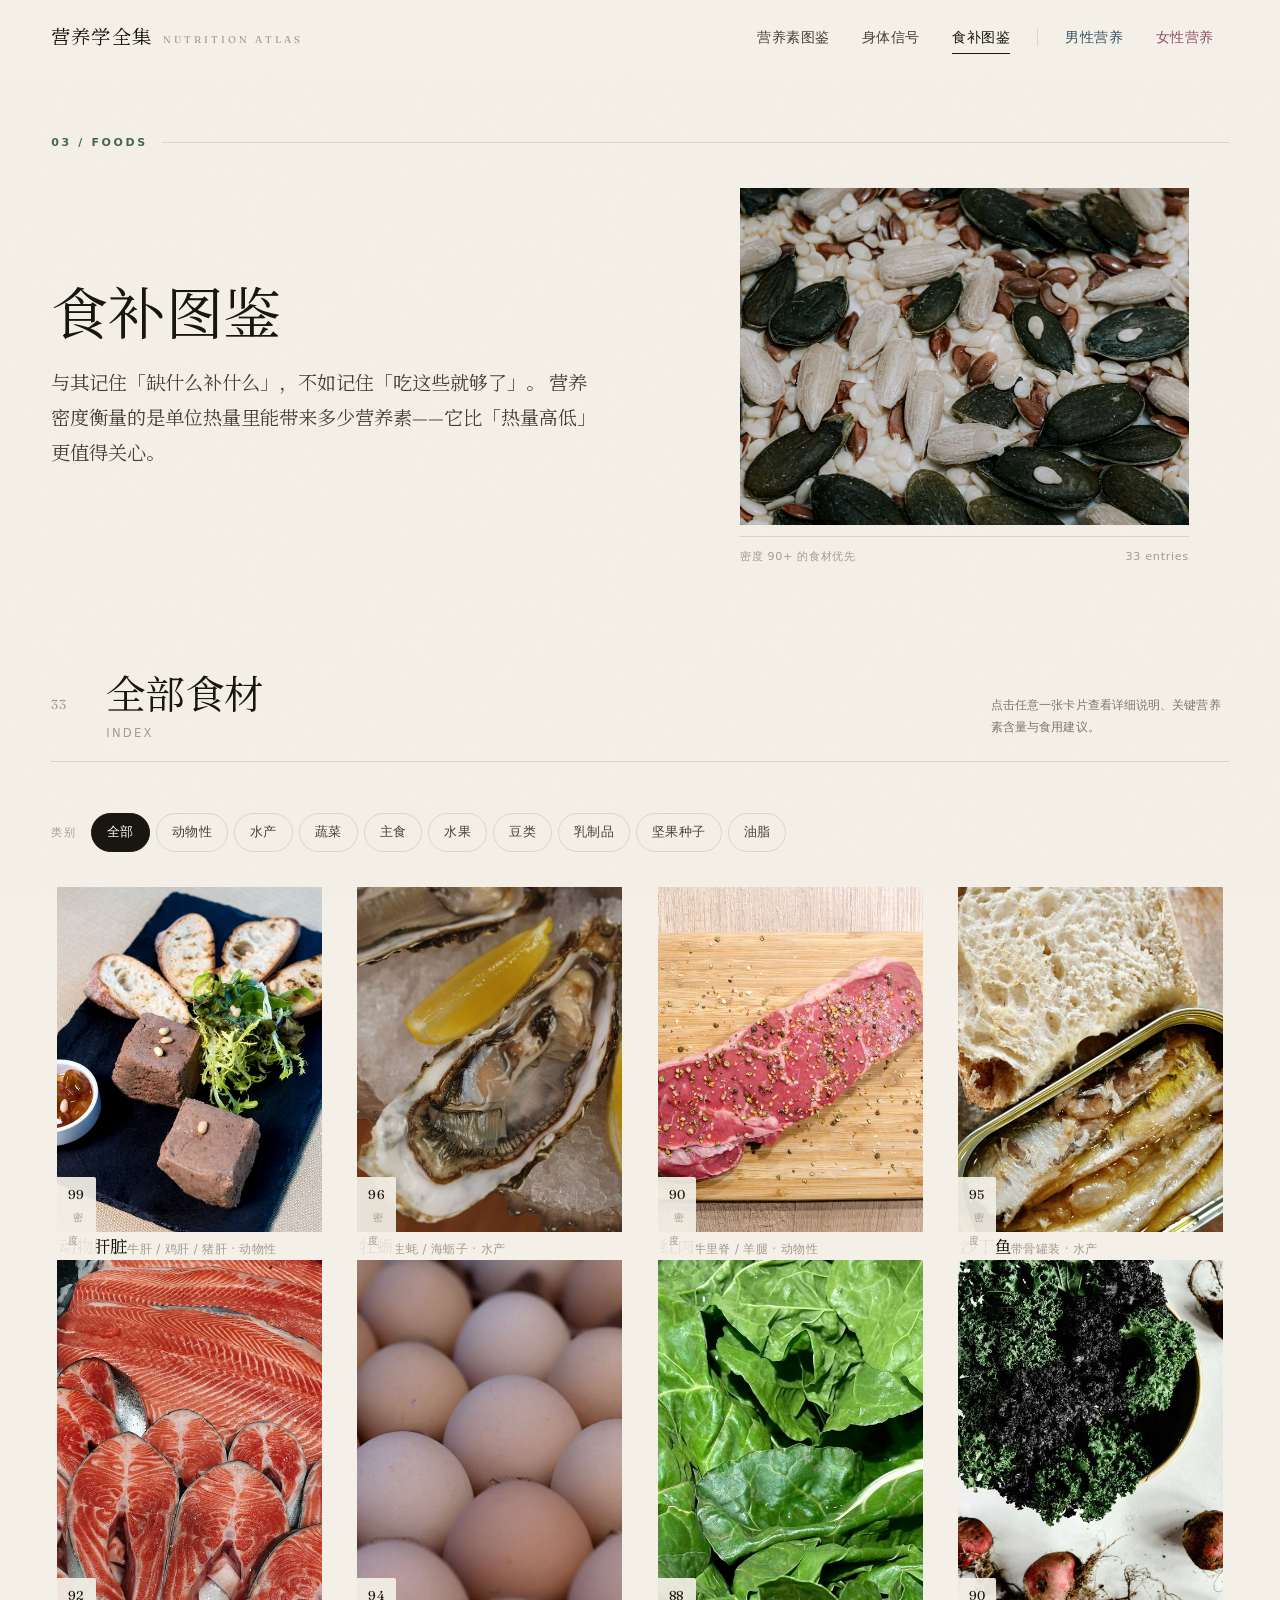
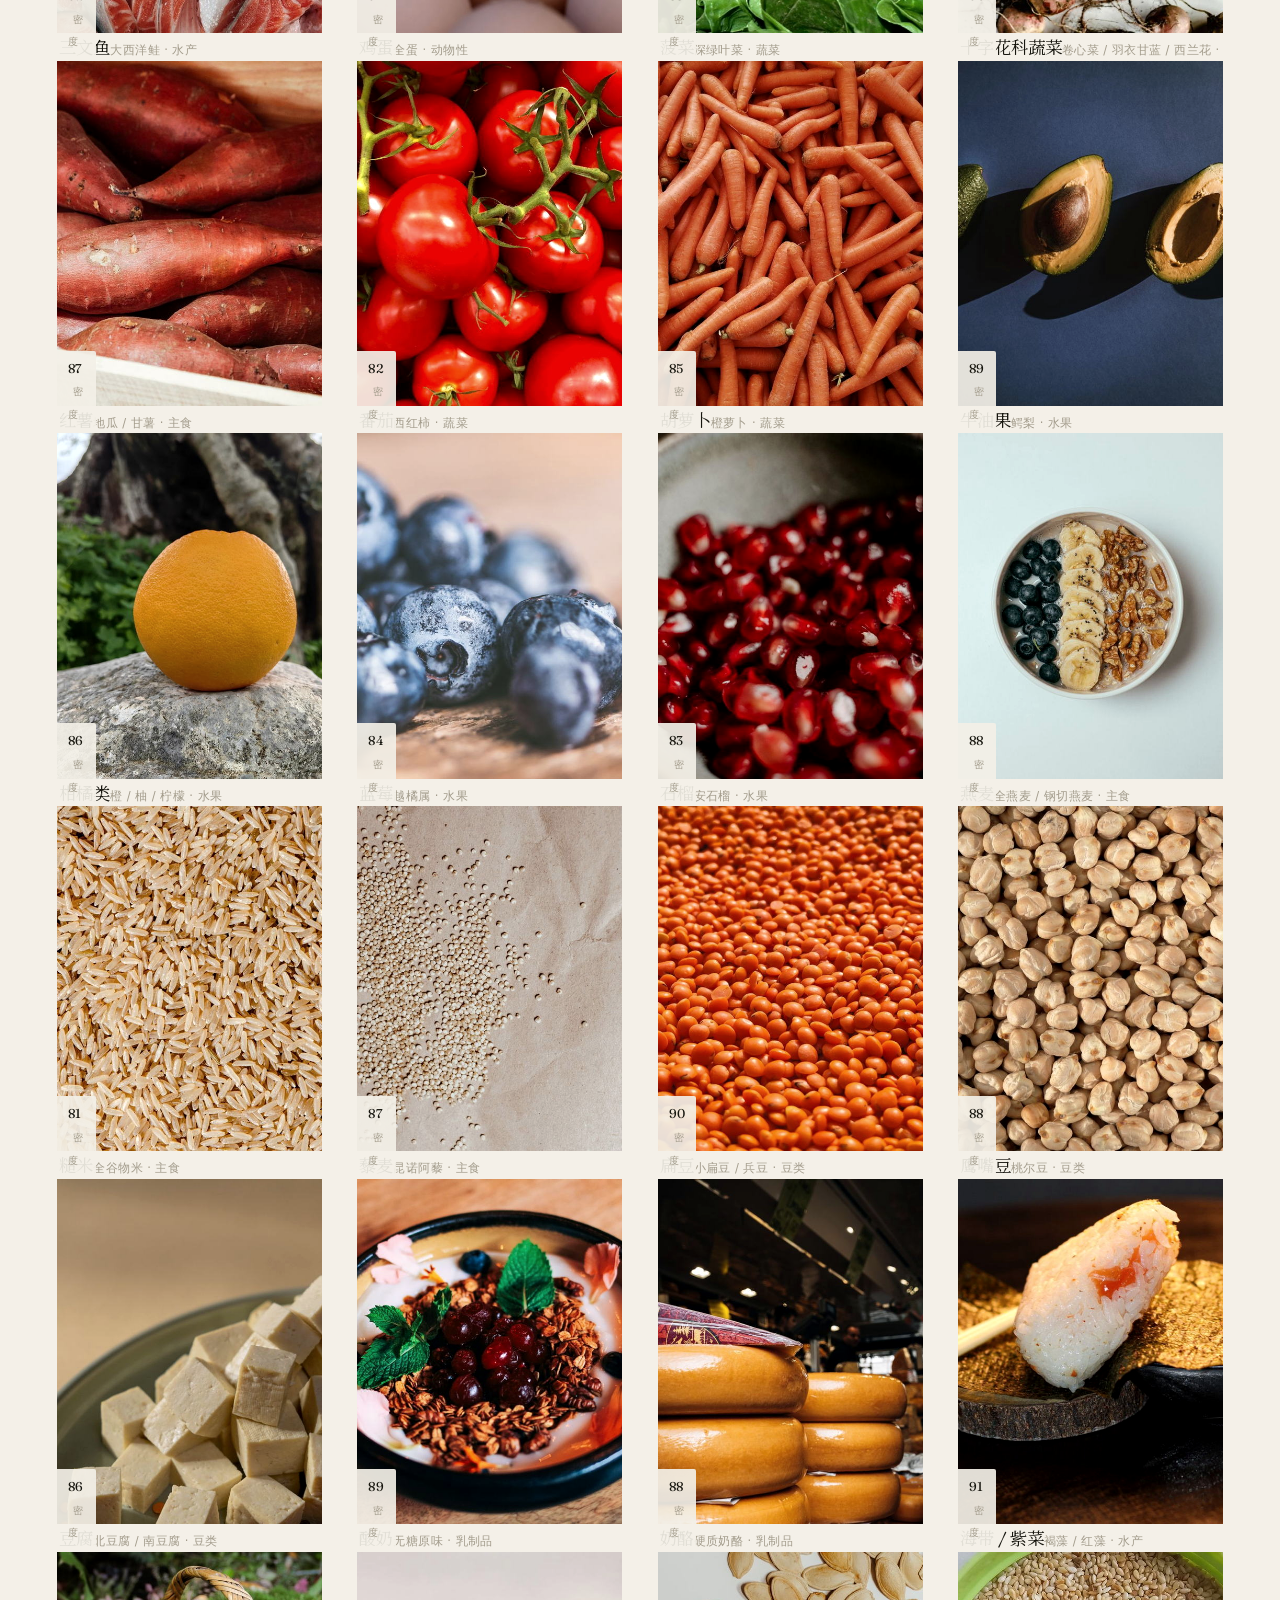
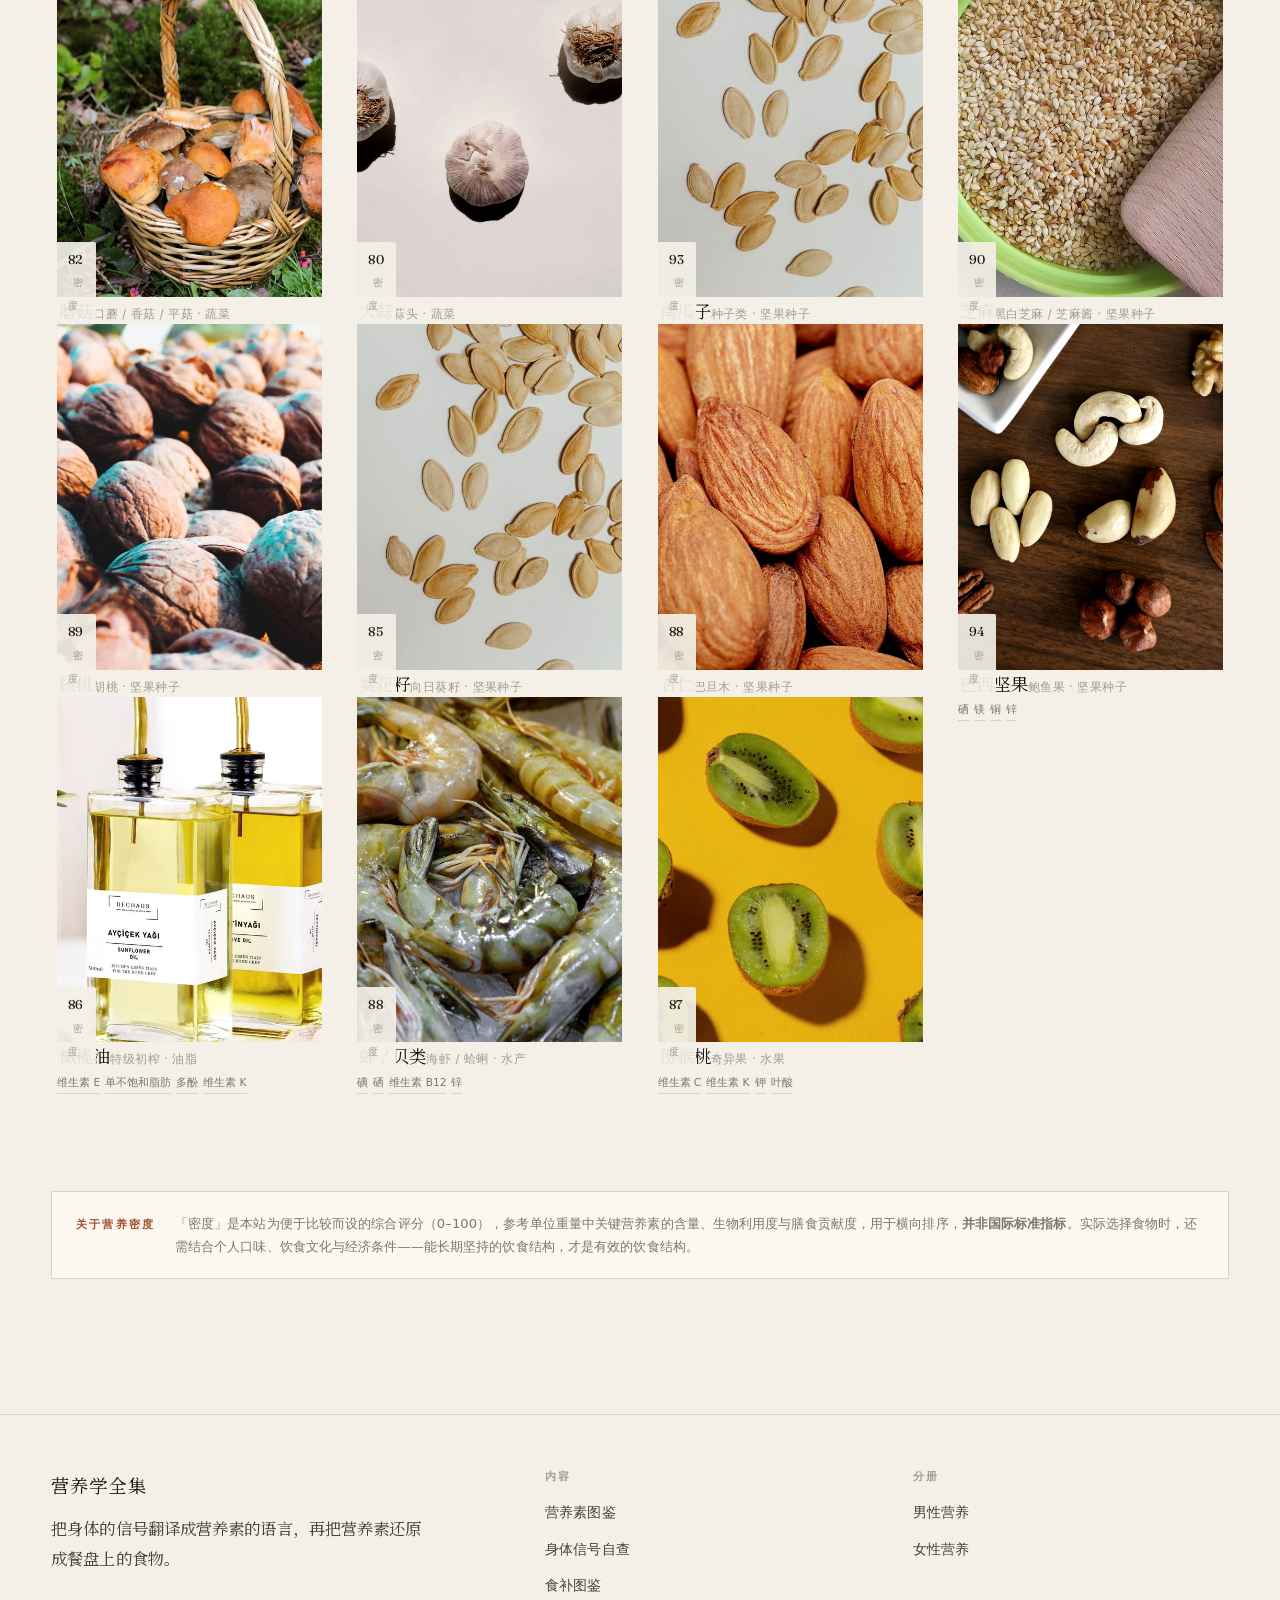
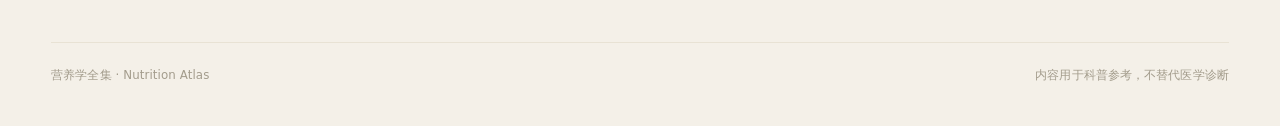
==== foods.html @ be42e053 "营养学全集 · Nutrition Atlas 静态营养学科普站点：营养素图鉴（13 矿物质 + 10 维生素）、36 类症状自查、 33 种高营养密度食材、男性与女性两套专项内容。 编辑级排印版式，" ====
<!DOCTYPE html>
<html lang="zh-CN">
<head>
<meta charset="UTF-8">
<meta name="viewport" content="width=device-width, initial-scale=1">
<title>食补图鉴 · 营养学全集</title>
<meta name="description" content="33 种高营养密度食材：动物肝脏、牡蛎、沙丁鱼、菠菜、南瓜子、巴西坚果……标注关键营养素与实际含量。">
<link rel="stylesheet" href="css/main.css">
</head>
<body data-page="foods">

<header class="masthead">
  <div class="wrap masthead__in">
    <a class="brand" href="index.html">
      <span class="brand__cn">营养学全集</span>
      <span class="brand__en">Nutrition Atlas</span>
    </a>
    <nav class="nav">
      <a href="nutrients.html">营养素图鉴</a>
      <a href="symptoms.html">身体信号</a>
      <a href="foods.html" aria-current="page">食补图鉴</a>
      <span class="nav__sep"></span>
      <a href="male.html" data-sex="male">男性营养</a>
      <a href="female.html" data-sex="female">女性营养</a>
    </nav>
    <button class="burger" aria-label="菜单" aria-expanded="false"><span></span><span></span></button>
  </div>
</header>
<div class="drawer">
  <a href="nutrients.html">营养素图鉴 <i>01</i></a>
  <a href="symptoms.html">身体信号自查 <i>02</i></a>
  <a href="foods.html">食补图鉴 <i>03</i></a>
  <a href="male.html">男性营养 <i>04</i></a>
  <a href="female.html">女性营养 <i>05</i></a>
</div>

<section class="sec sec--tight" style="padding-bottom:0">
  <div class="wrap">
    <div class="eyebrow rv"><span class="kicker kicker--green">03 / Foods</span></div>
    <div class="hero__grid" style="align-items:center">
      <div>
        <h1 style="font-size:clamp(2.2rem,4.6vw,3.6rem);line-height:1.08;margin-bottom:20px" class="rv" data-d="1">
          食补图鉴
        </h1>
        <p class="lead rv" data-d="2" style="max-width:46ch">
          与其记住「缺什么补什么」，不如记住「吃这些就够了」。
          营养密度衡量的是单位热量里能带来多少营养素——它比「热量高低」更值得关心。
        </p>
      </div>
      <figure class="hero__figure hero__figure--wide rv" data-d="2">
        <img src="img/hero-foods.jpg" alt="高营养密度食材" width="1600" height="900">
        <figcaption><span>密度 90+ 的食材优先</span><span>33 entries</span></figcaption>
      </figure>
    </div>
  </div>
</section>

<section class="sec">
  <div class="wrap">
    <div class="sec__head rv">
      <span class="sec__no num">33</span>
      <h2 class="sec__title">全部食材<small>Index</small></h2>
      <p class="sec__aside">点击任意一张卡片查看详细说明、关键营养素含量与食用建议。</p>
    </div>
    <div class="filters rv" id="ffilters"></div>
    <div class="fgrid" id="fgrid" style="margin-top:34px"></div>
  </div>
</section>

<section class="sec sec--tight">
  <div class="wrap">
    <div class="disclaim rv">
      <b>关于营养密度</b>
      <p>「密度」是本站为便于比较而设的综合评分（0–100），参考单位重量中关键营养素的含量、生物利用度与膳食贡献度，用于横向排序，<strong>并非国际标准指标</strong>。实际选择食物时，还需结合个人口味、饮食文化与经济条件——能长期坚持的饮食结构，才是有效的饮食结构。</p>
    </div>
  </div>
</section>

<footer class="foot">
  <div class="wrap">
    <div class="foot__grid">
      <div class="foot__brand">
        <span style="font-family:var(--serif);font-size:1.15rem;letter-spacing:.06em">营养学全集</span>
        <p>把身体的信号翻译成营养素的语言，再把营养素还原成餐盘上的食物。</p>
      </div>
      <div>
        <h4>内容</h4>
        <ul>
          <li><a href="nutrients.html">营养素图鉴</a></li>
          <li><a href="symptoms.html">身体信号自查</a></li>
          <li><a href="foods.html">食补图鉴</a></li>
        </ul>
      </div>
      <div>
        <h4>分册</h4>
        <ul>
          <li><a href="male.html">男性营养</a></li>
          <li><a href="female.html">女性营养</a></li>
        </ul>
      </div>
    </div>
    <div class="foot__base">
      <span>营养学全集 · Nutrition Atlas</span>
      <span>内容用于科普参考，不替代医学诊断</span>
    </div>
  </div>
</footer>

<!-- 食物详情抽屉 -->
<div class="sheet" id="sheet" aria-hidden="true">
  <div class="sheet__veil"></div>
  <aside class="sheet__panel" id="sheetPanel">
    <button class="sheet__close">关闭 &nbsp;×</button>
    <img class="sheet__img" id="sheetImg" alt="">
    <div class="sheet__bd">
      <h3 id="sheetName"></h3>
      <div class="sheet__sub" id="sheetSub"></div>
      <div class="sheet__data num" id="sheetData"></div>
      <p class="sheet__p" id="sheetDesc"></p>
      <div class="blk">
        <div class="blk__h">关键营养素</div>
        <div style="display:flex;gap:7px;flex-wrap:wrap" id="sheetNt"></div>
      </div>
      <div class="quote" id="sheetTip"></div>
    </div>
  </aside>
</div>

<script src="js/data-core.js"></script>
<script src="js/data-gender.js"></script>
<script src="js/app.js"></script>
</body>
</html>
---- css/main.css ----
/* =========================================================================
   营养学全集 · Nutrition Atlas
   设计语言：Editorial Clinical —— 印刷刊物式的排印秩序
   原则：hairline 结构 / 无阴影 / 无 emoji / 低饱和暖纸底 / 强字号对比
   ========================================================================= */

/* ---------- 字体：本地自托管，避免外链依赖 ---------- */
@font-face {
  font-family: 'Fraunces';
  src: url('../fonts/fraunces.woff2') format('woff2');
  font-weight: 100 900;
  font-style: normal;
  font-display: swap;
}
@font-face {
  font-family: 'AtlasSerif';
  src: url('../fonts/atlas-serif.woff2') format('woff2');
  font-weight: 400;
  font-style: normal;
  font-display: swap;
}

:root {
  /* 纸与墨 */
  --paper:      #F4F0E8;
  --paper-2:    #FBF8F2;
  --paper-3:    #EAE4D8;
  --paper-4:    #E0D9C9;
  --ink:        #17160F;
  --ink-2:      #45413A;
  --ink-3:      #7D7768;
  --ink-4:      #A39C8C;
  --rule:       #DCD4C3;
  --rule-2:     #E8E2D4;

  /* 主色 */
  --green:      #2B4A37;
  --green-2:    #47664F;
  --green-3:    #6E8A74;
  --green-wash: #E6EDE5;
  --clay:       #A44F2E;
  --clay-2:     #C0704C;
  --clay-wash:  #F3E5DC;
  --gold:       #9C7A36;
  --gold-wash:  #F1EAD8;

  /* 分区色 */
  --male:       #33556A;
  --male-wash:  #E2EAEF;
  --female:     #8E5266;
  --female-wash:#F2E5EA;

  /* 严重度 */
  --lv3: #A44F2E;
  --lv2: #B98A4A;
  --lv1: #9DA898;

  /* 排印 */
  --serif: 'Fraunces', 'AtlasSerif', 'Source Han Serif SC', 'Noto Serif SC',
           'Songti SC', 'STSong', 'SimSun', Georgia, serif;
  --sans:  'PingFang SC', 'HarmonyOS Sans SC', 'Microsoft YaHei UI', 'Microsoft YaHei',
           'Noto Sans SC', -apple-system, BlinkMacSystemFont, 'Segoe UI', system-ui, sans-serif;

  --w: 1320px;
  --gut: clamp(20px, 4vw, 56px);
  --ease: cubic-bezier(.22, .61, .36, 1);
}

/* ---------- 复位 ---------- */
*, *::before, *::after { box-sizing: border-box; }
html { -webkit-text-size-adjust: 100%; scroll-behavior: smooth; }
@media (prefers-reduced-motion: reduce) {
  html { scroll-behavior: auto; }
  *, *::before, *::after { animation-duration: .001ms !important; transition-duration: .001ms !important; }
}
body {
  margin: 0;
  background: var(--paper);
  color: var(--ink);
  font-family: var(--sans);
  font-size: 16px;
  line-height: 1.78;
  letter-spacing: .006em;
  -webkit-font-smoothing: antialiased;
  text-rendering: optimizeLegibility;
  overflow-x: hidden;
}
/* 纸纹：极轻的颗粒，压掉屏幕的塑料感 */
body::before {
  content: ''; position: fixed; inset: 0; z-index: 0; pointer-events: none; opacity: .5;
  background-image: url("data:image/svg+xml,%3Csvg xmlns='http://www.w3.org/2000/svg' width='180' height='180'%3E%3Cfilter id='n'%3E%3CfeTurbulence type='fractalNoise' baseFrequency='.82' numOctaves='3' stitchTiles='stitch'/%3E%3CfeColorMatrix type='saturate' values='0'/%3E%3C/filter%3E%3Crect width='180' height='180' filter='url(%23n)' opacity='.045'/%3E%3C/svg%3E");
}
body > * { position: relative; z-index: 1; }

/* height:auto 让 CSS aspect-ratio 生效（否则 <img height> 属性会锁定高度） */
img { max-width: 100%; height: auto; display: block; }
a { color: inherit; text-decoration: none; }
button { font: inherit; color: inherit; background: none; border: 0; cursor: pointer; }
input { font: inherit; }
::selection { background: var(--green); color: var(--paper-2); }

/* ---------- 排版基元 ---------- */
h1, h2, h3, h4 { margin: 0; font-weight: 400; font-family: var(--serif); line-height: 1.16; letter-spacing: -.012em; }
p { margin: 0; }
.serif { font-family: var(--serif); }

.kicker {
  font-family: var(--sans); font-size: .688rem; font-weight: 600;
  letter-spacing: .24em; text-transform: uppercase; color: var(--ink-3);
}
.kicker--clay { color: var(--clay); }
.kicker--green { color: var(--green-2); }
.num {
  font-family: 'Fraunces', var(--serif); font-variant-numeric: tabular-nums lining-nums;
  font-weight: 400; letter-spacing: -.02em;
}
.lead {
  font-family: var(--serif); font-size: clamp(1.02rem, 1.5vw, 1.2rem);
  line-height: 1.82; color: var(--ink-2); letter-spacing: 0;
  text-wrap: pretty;
}
.muted { color: var(--ink-3); }
.tiny { font-size: .78rem; line-height: 1.7; color: var(--ink-3); }

/* ---------- 布局 ---------- */
.wrap { width: 100%; max-width: var(--w); margin: 0 auto; padding: 0 var(--gut); }
.wrap--narrow { max-width: 940px; }
.rule { height: 1px; background: var(--rule); border: 0; margin: 0; }
.rule--soft { background: var(--rule-2); }

/* =========================================================================
   页头
   ========================================================================= */
.masthead {
  position: sticky; top: 0; z-index: 60;
  background: color-mix(in srgb, var(--paper) 88%, transparent);
  backdrop-filter: blur(14px) saturate(1.2);
  border-bottom: 1px solid transparent;
  transition: border-color .4s var(--ease), background .4s var(--ease);
}
.masthead.is-stuck { border-bottom-color: var(--rule); }
.masthead__in {
  display: flex; align-items: center; gap: 28px;
  height: 74px;
}
.brand { display: flex; align-items: baseline; gap: 11px; margin-right: auto; }
.brand__cn {
  font-family: var(--serif); font-size: 1.2rem; letter-spacing: .06em; color: var(--ink);
}
.brand__en {
  font-family: 'Fraunces', var(--serif); font-size: .62rem; letter-spacing: .3em;
  text-transform: uppercase; color: var(--ink-4); transform: translateY(-1px);
}
.nav { display: flex; align-items: center; gap: 2px; }
.nav a {
  position: relative; padding: 8px 15px; font-size: .875rem; color: var(--ink-2);
  letter-spacing: .04em; transition: color .25s var(--ease);
}
.nav a::after {
  content: ''; position: absolute; left: 15px; right: 15px; bottom: 3px; height: 1px;
  background: var(--ink); transform: scaleX(0); transform-origin: left;
  transition: transform .38s var(--ease);
}
.nav a:hover { color: var(--ink); }
.nav a:hover::after, .nav a[aria-current='page']::after { transform: scaleX(1); }
.nav a[aria-current='page'] { color: var(--ink); }
.nav__sep { width: 1px; height: 17px; background: var(--rule); margin: 0 10px; }
.nav a[data-sex='male'] { color: var(--male); }
.nav a[data-sex='female'] { color: var(--female); }

.burger { display: none; width: 34px; height: 34px; position: relative; }
.burger span {
  position: absolute; left: 5px; right: 5px; height: 1.4px; background: var(--ink);
  transition: transform .3s var(--ease), opacity .2s;
}
.burger span:nth-child(1) { top: 12px; }
.burger span:nth-child(2) { top: 21px; }
.burger[aria-expanded='true'] span:nth-child(1) { transform: translateY(4.5px) rotate(45deg); }
.burger[aria-expanded='true'] span:nth-child(2) { transform: translateY(-4.5px) rotate(-45deg); }

.drawer {
  position: fixed; inset: 74px 0 auto; background: var(--paper-2);
  border-bottom: 1px solid var(--rule); padding: 12px var(--gut) 26px;
  transform: translateY(-12px); opacity: 0; pointer-events: none; z-index: 55;
  transition: opacity .28s var(--ease), transform .28s var(--ease);
}
.drawer.is-open { opacity: 1; transform: none; pointer-events: auto; }
.drawer a {
  display: flex; justify-content: space-between; align-items: baseline;
  padding: 14px 0; border-bottom: 1px solid var(--rule-2);
  font-family: var(--serif); font-size: 1.12rem;
}
.drawer a i { font-style: normal; font-size: .7rem; letter-spacing: .2em; color: var(--ink-4); font-family: 'Fraunces', serif; }

/* =========================================================================
   首页 Hero —— 左右不对称，不是居中大标题
   ========================================================================= */
.hero { padding: clamp(40px, 6vw, 84px) 0 clamp(36px, 5vw, 64px); }
.hero__grid {
  display: grid; grid-template-columns: minmax(0, 1.05fr) minmax(0, .95fr);
  gap: clamp(28px, 5vw, 76px); align-items: end;
}
.hero__meta { display: flex; gap: 26px; flex-wrap: wrap; margin-bottom: 26px; }
.hero__meta div { display: flex; flex-direction: column; gap: 3px; }
.hero__meta b { font-family: 'Fraunces', serif; font-size: 1.55rem; font-weight: 400; letter-spacing: -.02em; }
.hero__meta span { font-size: .68rem; letter-spacing: .16em; color: var(--ink-4); text-transform: uppercase; }
.hero h1 {
  font-size: clamp(2.7rem, 6.4vw, 5.4rem); line-height: 1.04; letter-spacing: -.028em;
  margin-bottom: 26px; text-wrap: balance;
}
.hero h1 em { font-style: normal; color: var(--green); }
.hero__lead { max-width: 40ch; margin-bottom: 30px; }
.hero__cta { display: flex; gap: 12px; flex-wrap: wrap; }
.hero__figure { position: relative; }
.hero__figure img {
  width: 100%; aspect-ratio: 4 / 5; object-fit: cover;
  filter: saturate(.9) contrast(1.03);
}
.hero__figure figcaption {
  display: flex; justify-content: space-between; gap: 16px; margin-top: 11px;
  padding-top: 10px; border-top: 1px solid var(--rule);
  font-size: .7rem; letter-spacing: .06em; color: var(--ink-4);
}
/* 内页 Hero 用横构图，避免与文字列形成大片空白 */
.hero__figure--wide img { aspect-ratio: 4 / 3; }
.hero__figure::after {
  content: ''; position: absolute; inset: 0 0 auto; height: 0;
}

/* 按钮：方角、hairline、无阴影 */
.btn {
  display: inline-flex; align-items: center; gap: 10px;
  padding: 13px 24px; border: 1px solid var(--ink);
  font-size: .82rem; letter-spacing: .1em; color: var(--ink);
  transition: background .3s var(--ease), color .3s var(--ease), border-color .3s var(--ease);
}
.btn:hover { background: var(--ink); color: var(--paper-2); }
.btn--ghost { border-color: var(--rule); color: var(--ink-2); }
.btn--ghost:hover { background: transparent; border-color: var(--ink); color: var(--ink); }
.btn--green { border-color: var(--green); background: var(--green); color: var(--paper-2); }
.btn--green:hover { background: transparent; color: var(--green); }
.btn .arw { transition: transform .3s var(--ease); }
.btn:hover .arw { transform: translateX(3px); }

/* =========================================================================
   章节骨架
   ========================================================================= */
.sec { padding: clamp(48px, 7vw, 104px) 0; }
.sec--tight { padding: clamp(34px, 4.5vw, 62px) 0; }
.sec__head {
  display: grid; grid-template-columns: auto minmax(0, 1fr) auto;
  gap: clamp(18px, 3vw, 44px); align-items: baseline;
  padding-bottom: 20px; border-bottom: 1px solid var(--rule); margin-bottom: clamp(30px, 4vw, 52px);
}
.sec__no { font-family: 'Fraunces', serif; font-size: .82rem; letter-spacing: .1em; color: var(--ink-4); }
.sec__title { font-size: clamp(1.65rem, 3.1vw, 2.5rem); letter-spacing: -.018em; }
.sec__title small { display: block; font-family: var(--sans); font-size: .72rem; letter-spacing: .2em; text-transform: uppercase; color: var(--ink-4); margin-top: 9px; }
.sec__aside { font-size: .78rem; color: var(--ink-3); max-width: 30ch; line-height: 1.75; }

/* =========================================================================
   目录行（杂志式索引）
   ========================================================================= */
.toc { border-top: 1px solid var(--rule); }
.toc__row {
  display: grid; grid-template-columns: 54px minmax(0, 1.15fr) minmax(0, 1fr) 118px;
  gap: clamp(14px, 2.4vw, 34px); align-items: center;
  padding: 22px 4px; border-bottom: 1px solid var(--rule-2);
  position: relative; transition: padding-left .4s var(--ease);
}
.toc__row::before {
  content: ''; position: absolute; left: 0; top: 0; bottom: 0; width: 0;
  background: var(--paper-3); transition: width .45s var(--ease); z-index: -1;
}
.toc__row:hover::before { width: 100%; }
.toc__row:hover { padding-left: 16px; }
.toc__no { font-family: 'Fraunces', serif; font-size: .82rem; color: var(--ink-4); letter-spacing: .06em; }
.toc__t { font-family: var(--serif); font-size: clamp(1.1rem, 1.9vw, 1.42rem); }
.toc__d { font-size: .84rem; color: var(--ink-3); line-height: 1.7; }
.toc__thumb {
  width: 118px; height: 70px; overflow: hidden; background: var(--paper-3);
}
.toc__thumb img {
  width: 100%; height: 100%; object-fit: cover; filter: saturate(.85);
  transition: transform .7s var(--ease), filter .5s;
}
.toc__row:hover .toc__thumb img { transform: scale(1.06); filter: saturate(1); }

/* =========================================================================
   营养素条目（索引 + 展开，不是卡片网格）
   ========================================================================= */
.filters { display: flex; gap: 6px; flex-wrap: wrap; align-items: center; }
.filters__lbl { font-size: .68rem; letter-spacing: .18em; text-transform: uppercase; color: var(--ink-4); margin-right: 8px; }
.chip {
  padding: 7px 15px; border: 1px solid var(--rule); border-radius: 999px;
  font-size: .8rem; color: var(--ink-2); letter-spacing: .03em;
  transition: all .28s var(--ease); background: transparent;
}
.chip:hover { border-color: var(--ink-3); color: var(--ink); }
.chip[aria-pressed='true'] { background: var(--ink); border-color: var(--ink); color: var(--paper-2); }

.nlist { border-top: 1px solid var(--rule); margin-top: 30px; }
.nitem { border-bottom: 1px solid var(--rule-2); }
.nitem__bar {
  width: 100%; display: grid; grid-template-columns: 88px minmax(0, 1fr) auto 30px;
  gap: clamp(14px, 2.4vw, 30px); align-items: center; text-align: left;
  padding: 24px 4px; transition: background .3s var(--ease);
}
.nitem__bar:hover { background: var(--paper-2); }
.nitem__sym {
  font-family: 'Fraunces', serif; font-size: 1.55rem; letter-spacing: -.01em;
  color: var(--green); line-height: 1;
}
.nitem__sym em { font-style: normal; font-size: .62rem; letter-spacing: .18em; color: var(--ink-4); display: block; margin-top: 6px; text-transform: uppercase; font-family: var(--sans); }
.nitem__nm { font-family: var(--serif); font-size: 1.24rem; margin-bottom: 5px; }
.nitem__tg { font-size: .84rem; color: var(--ink-3); }
.nitem__tags { display: flex; gap: 7px; flex-wrap: wrap; justify-content: flex-end; }
.tag {
  font-size: .68rem; letter-spacing: .07em; padding: 4px 10px;
  border: 1px solid var(--rule); color: var(--ink-3); white-space: nowrap;
}
.tag--green { border-color: var(--green-3); color: var(--green-2); background: var(--green-wash); }
.tag--clay  { border-color: var(--clay-2);  color: var(--clay);      background: var(--clay-wash); }
.tag--gold  { border-color: var(--gold);    color: var(--gold);      background: var(--gold-wash); }
.plus { width: 22px; height: 22px; position: relative; justify-self: end; }
.plus::before, .plus::after {
  content: ''; position: absolute; background: var(--ink-3); transition: transform .35s var(--ease), opacity .3s;
}
.plus::before { left: 0; right: 0; top: 50%; height: 1.2px; margin-top: -.6px; }
.plus::after  { top: 0; bottom: 0; left: 50%; width: 1.2px; margin-left: -.6px; }
.nitem.is-open .plus::after { transform: scaleY(0); opacity: 0; }
.nitem.is-open .nitem__bar { background: var(--paper-2); }

.nitem__panel { overflow: hidden; height: 0; transition: height .5s var(--ease); }
.nitem__inner {
  display: grid; grid-template-columns: minmax(0, 300px) minmax(0, 1fr);
  gap: clamp(22px, 3.4vw, 52px); padding: 8px 4px 46px;
}
.nitem__img { width: 100%; aspect-ratio: 1 / 1; object-fit: cover; filter: saturate(.92) contrast(1.03); }
.nitem__imgcap { margin-top: 10px; padding-top: 9px; border-top: 1px solid var(--rule); font-size: .7rem; color: var(--ink-4); letter-spacing: .05em; }
.nitem__rda {
  margin-top: 18px; padding: 14px 16px; background: var(--paper-3); border-left: 2px solid var(--green);
}
.nitem__rda b { display: block; font-size: .66rem; letter-spacing: .18em; text-transform: uppercase; color: var(--ink-4); margin-bottom: 6px; font-weight: 600; }
.nitem__rda span { font-size: .85rem; color: var(--ink-2); }
.nitem__cols { display: grid; grid-template-columns: repeat(auto-fit, minmax(230px, 1fr)); gap: clamp(20px, 2.6vw, 36px); }
.blk { margin-bottom: 26px; }
.blk__h {
  font-size: .68rem; letter-spacing: .2em; text-transform: uppercase; color: var(--ink-4);
  padding-bottom: 9px; margin-bottom: 13px; border-bottom: 1px solid var(--rule); font-weight: 600;
}
.blk ul { margin: 0; padding: 0; list-style: none; }
.blk li { position: relative; padding-left: 15px; margin-bottom: 8px; font-size: .875rem; line-height: 1.72; color: var(--ink-2); }
.blk li::before { content: ''; position: absolute; left: 0; top: .68em; width: 5px; height: 1px; background: var(--ink-4); }
.blk--warn li::before { background: var(--clay); width: 7px; }
.blk--warn li { color: var(--ink); }
.quote {
  font-family: var(--serif); font-size: .95rem; line-height: 1.85; color: var(--ink-2);
  padding: 16px 20px; background: var(--green-wash); border-left: 2px solid var(--green-2);
}
.metric { margin-top: 14px; font-size: .82rem; color: var(--ink-3); line-height: 1.7; }
.metric b { color: var(--ink-2); font-weight: 600; }

/* 食物条 */
.foodstrip { display: flex; gap: 12px; flex-wrap: wrap; }
.foodstrip__i { width: 78px; }
.foodstrip__i img { width: 78px; height: 78px; object-fit: cover; filter: saturate(.9); transition: filter .4s; }
.foodstrip__i:hover img { filter: saturate(1.05); }
.foodstrip__i span { display: block; margin-top: 7px; font-size: .68rem; color: var(--ink-3); line-height: 1.4; }

/* =========================================================================
   症状自查
   ========================================================================= */
.search {
  display: flex; align-items: center; gap: 14px; border-bottom: 1px solid var(--ink);
  padding: 12px 2px; margin: 26px 0 20px;
}
.search svg { flex: none; opacity: .45; }
.search input {
  flex: 1; border: 0; background: none; outline: none; font-size: 1.05rem;
  font-family: var(--serif); color: var(--ink);
}
.search input::placeholder { color: var(--ink-4); }
.search__clr { font-size: .72rem; letter-spacing: .12em; color: var(--ink-4); text-transform: uppercase; }
.search__clr:hover { color: var(--clay); }

.slist { margin-top: 26px; border-top: 1px solid var(--rule); }
.sitem { border-bottom: 1px solid var(--rule-2); }
.sitem__bar {
  width: 100%; display: grid; grid-template-columns: 76px minmax(0, 1fr) auto 30px;
  gap: clamp(14px, 2.2vw, 28px); align-items: center; text-align: left; padding: 21px 4px;
  transition: background .3s var(--ease);
}
.sitem__bar:hover { background: var(--paper-2); }
.sitem__cat { font-size: .68rem; letter-spacing: .16em; text-transform: uppercase; color: var(--ink-4); }
.sitem__nm { font-family: var(--serif); font-size: clamp(1.02rem, 1.7vw, 1.22rem); }
.sitem__hint { display: flex; gap: 6px; flex-wrap: wrap; justify-content: flex-end; }
.sitem.is-open .sitem__bar { background: var(--paper-2); }
.sitem__panel { overflow: hidden; height: 0; transition: height .5s var(--ease); }
.sitem__inner { padding: 6px 4px 44px; display: grid; grid-template-columns: minmax(0, 1fr) minmax(0, 320px); gap: clamp(22px, 3.4vw, 50px); }

.sig { display: grid; gap: 0; }
.sig__r {
  display: grid; grid-template-columns: minmax(0, 168px) 74px minmax(0, 1fr);
  gap: 16px; align-items: center; padding: 13px 0; border-bottom: 1px solid var(--rule-2);
}
.sig__n { font-family: var(--serif); font-size: 1.02rem; }
.sig__meter { display: flex; gap: 4px; }
.sig__meter i { width: 18px; height: 5px; background: var(--paper-4); display: block; }
.sig__meter i.on[data-lv='3'] { background: var(--lv3); }
.sig__meter i.on[data-lv='2'] { background: var(--lv2); }
.sig__meter i.on[data-lv='1'] { background: var(--lv1); }
.sig__why { font-size: .84rem; color: var(--ink-3); line-height: 1.68; }
.sitem__side { }
.sitem__side .blk { margin-bottom: 22px; }
.alert {
  padding: 15px 18px; background: var(--clay-wash); border-left: 2px solid var(--clay);
  font-size: .84rem; line-height: 1.75; color: var(--ink-2);
}
.alert b { display: block; font-size: .66rem; letter-spacing: .18em; text-transform: uppercase; color: var(--clay); margin-bottom: 7px; }

.empty { padding: 70px 0; text-align: center; }
.empty h3 { font-size: 1.3rem; margin-bottom: 10px; }
.empty p { color: var(--ink-3); font-size: .9rem; }

/* =========================================================================
   食物图鉴
   ========================================================================= */
.fgrid {
  display: grid; grid-template-columns: repeat(4, minmax(0, 1fr));
  gap: clamp(16px, 2vw, 30px) clamp(14px, 1.8vw, 26px);
}
.fcard { text-align: left; display: block; width: 100%; }
.fcard__fig { position: relative; overflow: hidden; background: var(--paper-3); }
.fcard:nth-child(7n+1) .fcard__fig { aspect-ratio: 3 / 4; }
.fcard:nth-child(7n+2) .fcard__fig { aspect-ratio: 1 / 1; }
.fcard:nth-child(7n+3) .fcard__fig { aspect-ratio: 4 / 5; }
.fcard:nth-child(7n+4) .fcard__fig { aspect-ratio: 1 / 1; }
.fcard:nth-child(7n+5) .fcard__fig { aspect-ratio: 5 / 6; }
.fcard:nth-child(7n+6) .fcard__fig { aspect-ratio: 1 / 1; }
.fcard:nth-child(7n+7) .fcard__fig { aspect-ratio: 3 / 4; }
.fcard__fig img {
  width: 100%; height: 100%; object-fit: cover;
  filter: saturate(.88) contrast(1.04);
  transition: transform .85s var(--ease), filter .5s var(--ease);
}
.fcard:hover .fcard__fig img { transform: scale(1.045); filter: saturate(1.02) contrast(1.05); }
.fcard__dens {
  position: absolute; left: 0; bottom: 0; padding: 6px 11px;
  background: color-mix(in srgb, var(--paper) 92%, transparent);
  font-family: 'Fraunces', serif; font-size: .8rem; letter-spacing: .02em;
  border-top-right-radius: 2px;
}
.fcard__dens em { font-style: normal; font-size: .6rem; letter-spacing: .14em; color: var(--ink-4); margin-left: 5px; }
.fcard__bd { padding: 13px 2px 0; }
.fcard__nm { font-family: var(--serif); font-size: 1.08rem; margin-bottom: 4px; }
.fcard__sub { font-size: .72rem; color: var(--ink-4); letter-spacing: .04em; margin-bottom: 10px; }
.fcard__nt { display: flex; gap: 5px; flex-wrap: wrap; }
.fcard__nt span { font-size: .66rem; color: var(--ink-3); border-bottom: 1px solid var(--rule); padding-bottom: 1px; }

/* 食物详情抽屉 */
.sheet {
  position: fixed; inset: 0; z-index: 90; display: flex; justify-content: flex-end;
  pointer-events: none;
}
.sheet__veil {
  position: absolute; inset: 0; background: color-mix(in srgb, var(--ink) 34%, transparent);
  opacity: 0; transition: opacity .4s var(--ease);
}
.sheet__panel {
  position: relative; width: min(560px, 100%); height: 100%; background: var(--paper-2);
  border-left: 1px solid var(--rule); overflow-y: auto; padding: 0 0 60px;
  transform: translateX(101%); transition: transform .5s var(--ease);
}
.sheet.is-open { pointer-events: auto; }
.sheet.is-open .sheet__veil { opacity: 1; }
.sheet.is-open .sheet__panel { transform: none; }
.sheet__close {
  position: sticky; top: 0; z-index: 2; width: 100%; text-align: right;
  padding: 18px 26px 12px; background: linear-gradient(var(--paper-2) 62%, transparent);
  font-size: .72rem; letter-spacing: .16em; text-transform: uppercase; color: var(--ink-3);
}
.sheet__close:hover { color: var(--clay); }
.sheet__img { width: 100%; aspect-ratio: 16 / 10; object-fit: cover; filter: saturate(.92); }
.sheet__bd { padding: 26px 30px 0; }
.sheet h3 { font-size: 1.85rem; margin-bottom: 6px; }
.sheet__sub { font-size: .8rem; color: var(--ink-4); letter-spacing: .06em; margin-bottom: 20px; }
.sheet__data {
  display: inline-block; padding: 8px 14px; background: var(--green-wash); border-left: 2px solid var(--green-2);
  font-family: 'Fraunces', serif; font-size: .86rem; margin-bottom: 22px;
}
.sheet__p { font-size: .92rem; line-height: 1.85; color: var(--ink-2); margin-bottom: 20px; }

/* =========================================================================
   性别专区
   ========================================================================= */
.sexhero { padding: clamp(38px, 5.5vw, 76px) 0 clamp(30px, 4vw, 54px); }
.sexhero__in { display: grid; grid-template-columns: minmax(0, 1.12fr) minmax(0, .7fr); gap: clamp(28px, 5vw, 70px); align-items: center; }
.sexhero h1 { font-size: clamp(2.3rem, 5.2vw, 4.2rem); line-height: 1.06; letter-spacing: -.026em; margin: 18px 0 22px; text-wrap: balance; }
.sexhero img { width: 100%; aspect-ratio: 4 / 5; object-fit: cover; filter: saturate(.88) contrast(1.04); }
.male .sexhero h1 em, .male .accent { color: var(--male); }
.female .sexhero h1 em, .female .accent { color: var(--female); }
.male  { --accent: var(--male);   --accent-wash: var(--male-wash); }
.female { --accent: var(--female); --accent-wash: var(--female-wash); }
.sexhero h1 em { font-style: normal; color: var(--accent); }

.introgrid { display: grid; grid-template-columns: repeat(auto-fit, minmax(240px, 1fr)); gap: 0; border-top: 1px solid var(--rule); }
.introgrid > div { padding: 26px 26px 26px 0; border-bottom: 1px solid var(--rule-2); }
.introgrid dt { font-size: .68rem; letter-spacing: .18em; text-transform: uppercase; color: var(--accent); margin-bottom: 11px; font-weight: 600; }
.introgrid dd { margin: 0; font-size: .89rem; line-height: 1.8; color: var(--ink-2); }

.focus { border-top: 1px solid var(--rule); }
.focus__i {
  display: grid; grid-template-columns: 46px minmax(0, 1fr); gap: clamp(16px, 3vw, 40px);
  padding: clamp(28px, 4vw, 46px) 0; border-bottom: 1px solid var(--rule-2);
}
.focus__mark { width: 46px; height: 46px; border: 1px solid var(--rule); display: grid; place-items: center; color: var(--accent); }
.focus__hd { display: flex; align-items: baseline; gap: 18px; flex-wrap: wrap; margin-bottom: 14px; }
.focus__hd h3 { font-size: clamp(1.3rem, 2.3vw, 1.75rem); }
.focus__hd .kicker { color: var(--ink-4); }
.focus__lead { font-family: var(--serif); font-size: 1.02rem; line-height: 1.82; color: var(--ink-2); max-width: 62ch; margin-bottom: 20px; }
.focus__cols { display: grid; grid-template-columns: minmax(0, 1.25fr) minmax(0, .75fr); gap: clamp(22px, 3.4vw, 52px); }

.gapbars { display: grid; gap: 16px; }
.gapbar__t { display: flex; justify-content: space-between; align-items: baseline; margin-bottom: 7px; }
.gapbar__t b { font-family: var(--serif); font-size: 1rem; font-weight: 400; }
.gapbar__t span { font-family: 'Fraunces', serif; font-size: .92rem; color: var(--accent); }
.gapbar__tr { height: 3px; background: var(--paper-4); position: relative; }
.gapbar__tr i { position: absolute; inset: 0 auto 0 0; background: var(--accent); display: block; }
.gapbar p { margin-top: 7px; font-size: .74rem; color: var(--ink-4); line-height: 1.6; }

/* 时间轴 */
.tl { position: relative; border-left: 1px solid var(--rule); margin-left: 8px; }
.tl__i { position: relative; padding: 0 0 clamp(32px, 4.4vw, 54px) clamp(24px, 3.4vw, 48px); }
.tl__i::before {
  content: ''; position: absolute; left: -4.5px; top: 9px; width: 8px; height: 8px;
  background: var(--paper); border: 1px solid var(--accent); border-radius: 50%;
}
.tl__age { font-family: 'Fraunces', serif; font-size: .8rem; letter-spacing: .1em; color: var(--accent); margin-bottom: 7px; }
.tl__i h3 { font-size: clamp(1.25rem, 2.2vw, 1.7rem); margin-bottom: 12px; }
.tl__lead { font-family: var(--serif); font-size: .98rem; line-height: 1.82; color: var(--ink-2); max-width: 60ch; margin-bottom: 18px; }
.needs { display: grid; grid-template-columns: repeat(auto-fit, minmax(190px, 1fr)); gap: 1px; background: var(--rule-2); border: 1px solid var(--rule-2); margin-bottom: 18px; }
.needs > div { background: var(--paper); padding: 14px 16px; }
.needs b { display: block; font-family: var(--serif); font-size: .95rem; font-weight: 400; margin-bottom: 4px; }
.needs span { font-size: .78rem; color: var(--ink-3); line-height: 1.62; }
.tl__foods { display: flex; gap: 10px; flex-wrap: wrap; margin-bottom: 14px; }
.tl__foods .foodstrip__i { width: 66px; }
.tl__foods .foodstrip__i img { width: 66px; height: 66px; }

/* 餐单 */
.plan { border-top: 1px solid var(--rule); }
.plan__r { display: grid; grid-template-columns: 108px minmax(0, 1fr); gap: clamp(16px, 3vw, 40px); padding: 20px 0; border-bottom: 1px solid var(--rule-2); }
.plan__t { font-family: var(--serif); font-size: 1rem; color: var(--accent); }
.plan__d { font-size: .92rem; color: var(--ink); margin-bottom: 5px; line-height: 1.75; }
.plan__w { font-size: .78rem; color: var(--ink-3); line-height: 1.68; }

/* =========================================================================
   页脚
   ========================================================================= */
.foot { border-top: 1px solid var(--rule); margin-top: clamp(40px, 6vw, 80px); padding: clamp(34px, 4.5vw, 56px) 0 40px; }
.foot__grid { display: grid; grid-template-columns: minmax(0, 1.4fr) repeat(2, minmax(0, 1fr)); gap: clamp(24px, 4vw, 60px); margin-bottom: 34px; }
.foot h4 { font-size: .68rem; letter-spacing: .2em; text-transform: uppercase; color: var(--ink-4); margin-bottom: 15px; font-family: var(--sans); font-weight: 600; }
.foot ul { margin: 0; padding: 0; list-style: none; }
.foot li { margin-bottom: 8px; }
.foot a { font-size: .85rem; color: var(--ink-2); transition: color .25s; }
.foot a:hover { color: var(--green); }
.foot__brand p { font-family: var(--serif); font-size: 1.02rem; line-height: 1.8; color: var(--ink-2); max-width: 34ch; margin-top: 12px; }
.foot__base { display: flex; justify-content: space-between; gap: 20px; flex-wrap: wrap; padding-top: 22px; border-top: 1px solid var(--rule-2); font-size: .74rem; color: var(--ink-4); }

/* =========================================================================
   滚动揭示
   ========================================================================= */
/* 仅在 JS 可用时隐藏，避免脚本失效导致内容不可见 */
.js-reveal .rv { opacity: 0; transform: translateY(14px); transition: opacity .8s var(--ease), transform .8s var(--ease); }
.js-reveal .rv.in { opacity: 1; transform: none; }
.js-reveal .rv[data-d='1'] { transition-delay: .07s; }
.js-reveal .rv[data-d='2'] { transition-delay: .14s; }
.js-reveal .rv[data-d='3'] { transition-delay: .21s; }
.js-reveal .rv[data-d='4'] { transition-delay: .28s; }

/* 页内小标题 */
.eyebrow { display: flex; align-items: center; gap: 14px; margin-bottom: 20px; }
.eyebrow::after { content: ''; flex: 1; height: 1px; background: var(--rule); }

/* 引用条 */
.pull {
  font-family: var(--serif); font-size: clamp(1.15rem, 2.3vw, 1.6rem); line-height: 1.65;
  color: var(--ink); max-width: 34ch; letter-spacing: -.01em;
}
.pull em { font-style: normal; color: var(--green); }

/* =========================================================================
   首页速览：营养素 / 症状
   ========================================================================= */
.qgrid { display: grid; grid-template-columns: repeat(4, minmax(0, 1fr)); gap: 1px; background: var(--rule-2); border: 1px solid var(--rule-2); }
.qcard {
  background: var(--paper); padding: 26px 22px 24px; display: flex; flex-direction: column; gap: 5px;
  transition: background .35s var(--ease); position: relative; overflow: hidden;
}
.qcard::after {
  content: ''; position: absolute; left: 0; right: 0; bottom: 0; height: 2px;
  background: var(--green); transform: scaleX(0); transform-origin: left; transition: transform .45s var(--ease);
}
.qcard:hover { background: var(--paper-2); }
.qcard:hover::after { transform: scaleX(1); }
.qcard__sym { font-family: 'Fraunces', serif; font-size: 1.9rem; color: var(--green); line-height: 1; margin-bottom: 12px; }
.qcard__nm { font-family: var(--serif); font-size: 1.05rem; }
.qcard__tg { font-size: .76rem; color: var(--ink-3); line-height: 1.62; }

.sgrid { display: grid; grid-template-columns: repeat(3, minmax(0, 1fr)); gap: 1px; background: var(--rule-2); border: 1px solid var(--rule-2); }
.scard {
  background: var(--paper); padding: 22px 20px; display: flex; flex-direction: column; gap: 9px;
  transition: background .35s var(--ease);
}
.scard:hover { background: var(--paper-2); }
.scard__cat { font-size: .64rem; letter-spacing: .18em; text-transform: uppercase; color: var(--ink-4); }
.scard__nm { font-family: var(--serif); font-size: 1.05rem; line-height: 1.5; }
.scard__tags { display: flex; gap: 6px; flex-wrap: wrap; margin-top: auto; padding-top: 6px; }

/* 首页引导条 */
.strip { border-top: 1px solid var(--rule); border-bottom: 1px solid var(--rule); padding: 26px 0; display: flex; align-items: center; gap: clamp(20px, 4vw, 60px); flex-wrap: wrap; }
.strip__i { display: flex; align-items: baseline; gap: 10px; }
.strip__i b { font-family: 'Fraunces', serif; font-size: 1.35rem; font-weight: 400; }
.strip__i span { font-size: .72rem; letter-spacing: .14em; text-transform: uppercase; color: var(--ink-4); }

/* 免责声明 */
.disclaim { border: 1px solid var(--rule); padding: 20px 24px; display: grid; grid-template-columns: auto minmax(0, 1fr); gap: 20px; align-items: start; background: var(--paper-2); }
.disclaim b { font-size: .66rem; letter-spacing: .2em; text-transform: uppercase; color: var(--clay); padding-top: 3px; }
.disclaim p { font-size: .82rem; line-height: 1.78; color: var(--ink-3); }

/* =========================================================================
   响应式
   ========================================================================= */
@media (max-width: 1080px) {
  .nav { display: none; }
  .burger { display: block; }
  .hero__grid { grid-template-columns: 1fr; align-items: start; }
  .hero__figure img { aspect-ratio: 16 / 10; }
  .sexhero__in { grid-template-columns: 1fr; }
  .sexhero img { aspect-ratio: 16 / 10; }
  .fgrid { grid-template-columns: repeat(3, minmax(0, 1fr)); }
  .nitem__inner { grid-template-columns: 1fr; }
  .nitem__media { display: grid; grid-template-columns: minmax(0, 220px) minmax(0, 1fr); gap: 24px; align-items: start; }
  .sitem__inner { grid-template-columns: 1fr; }
  .focus__cols { grid-template-columns: 1fr; }
  .qgrid { grid-template-columns: repeat(2, minmax(0, 1fr)); }
  .sgrid { grid-template-columns: repeat(2, minmax(0, 1fr)); }
}
@media (max-width: 760px) {
  .sec__head { grid-template-columns: auto 1fr; }
  .sec__aside { display: none; }
  .toc__row { grid-template-columns: 40px 1fr 26px; gap: 14px; padding: 18px 2px; }
  .toc__d, .toc__thumb { display: none; }
  .nitem__bar { grid-template-columns: 58px 1fr 26px; }
  .nitem__tags { display: none; }
  .nitem__media { grid-template-columns: 1fr; }
  .sitem__bar { grid-template-columns: 1fr 26px; gap: 12px; }
  .sitem__cat, .sitem__hint { display: none; }
  .sig__r { grid-template-columns: 1fr; gap: 8px; }
  .sig__meter { order: 2; }
  .fgrid { grid-template-columns: repeat(2, minmax(0, 1fr)); gap: 18px 14px; }
  .foot__grid { grid-template-columns: 1fr; }
  .plan__r { grid-template-columns: 1fr; gap: 8px; }
  .focus__i { grid-template-columns: 1fr; }
  .focus__mark { display: none; }
  .introgrid > div { padding-right: 0; }
  .hero__meta { gap: 20px; }
}
@media (max-width: 460px) {
  .fgrid { grid-template-columns: 1fr; }
  .fgrid .fcard__fig { aspect-ratio: 4 / 3 !important; }
  .brand__en { display: none; }
}

/* 打印 */
@media print {
  .masthead, .drawer, .sheet, .foot { display: none; }
  body { background: #fff; }
  .nitem__panel, .sitem__panel { height: auto !important; }
}
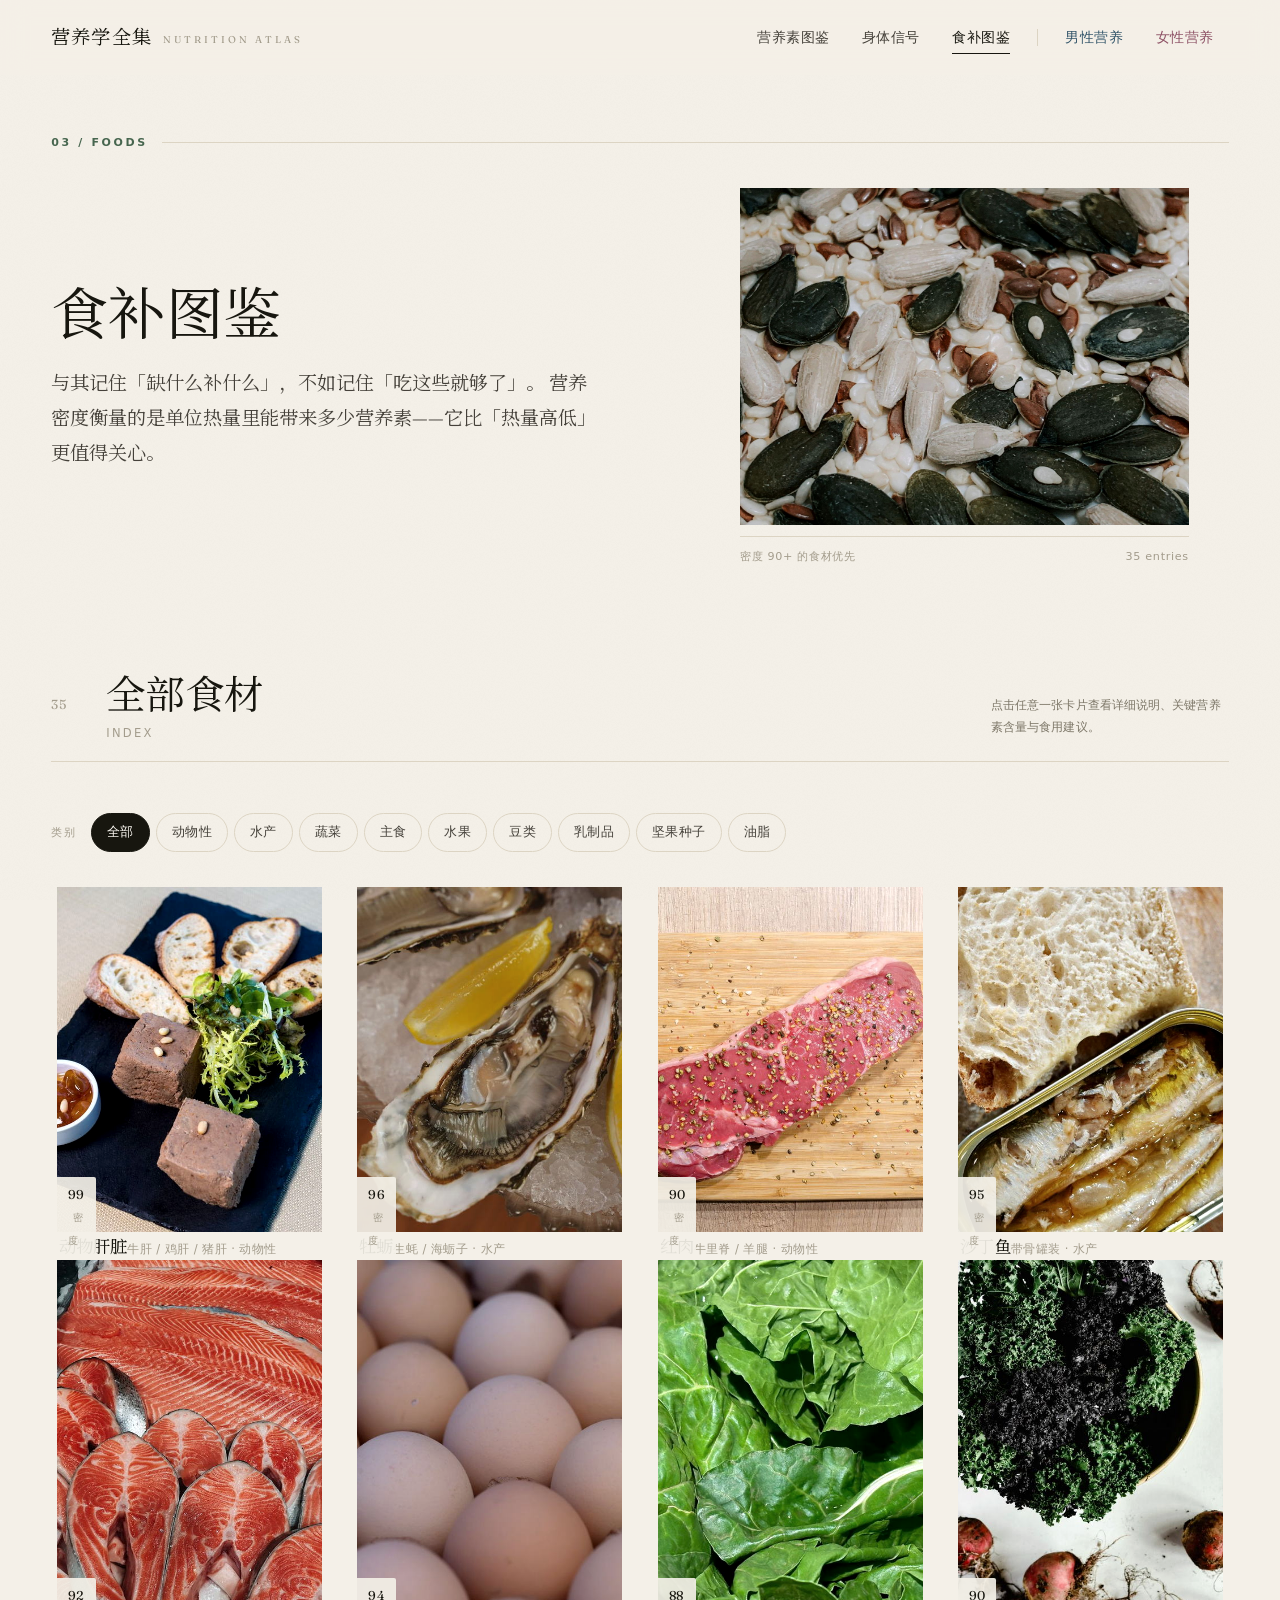
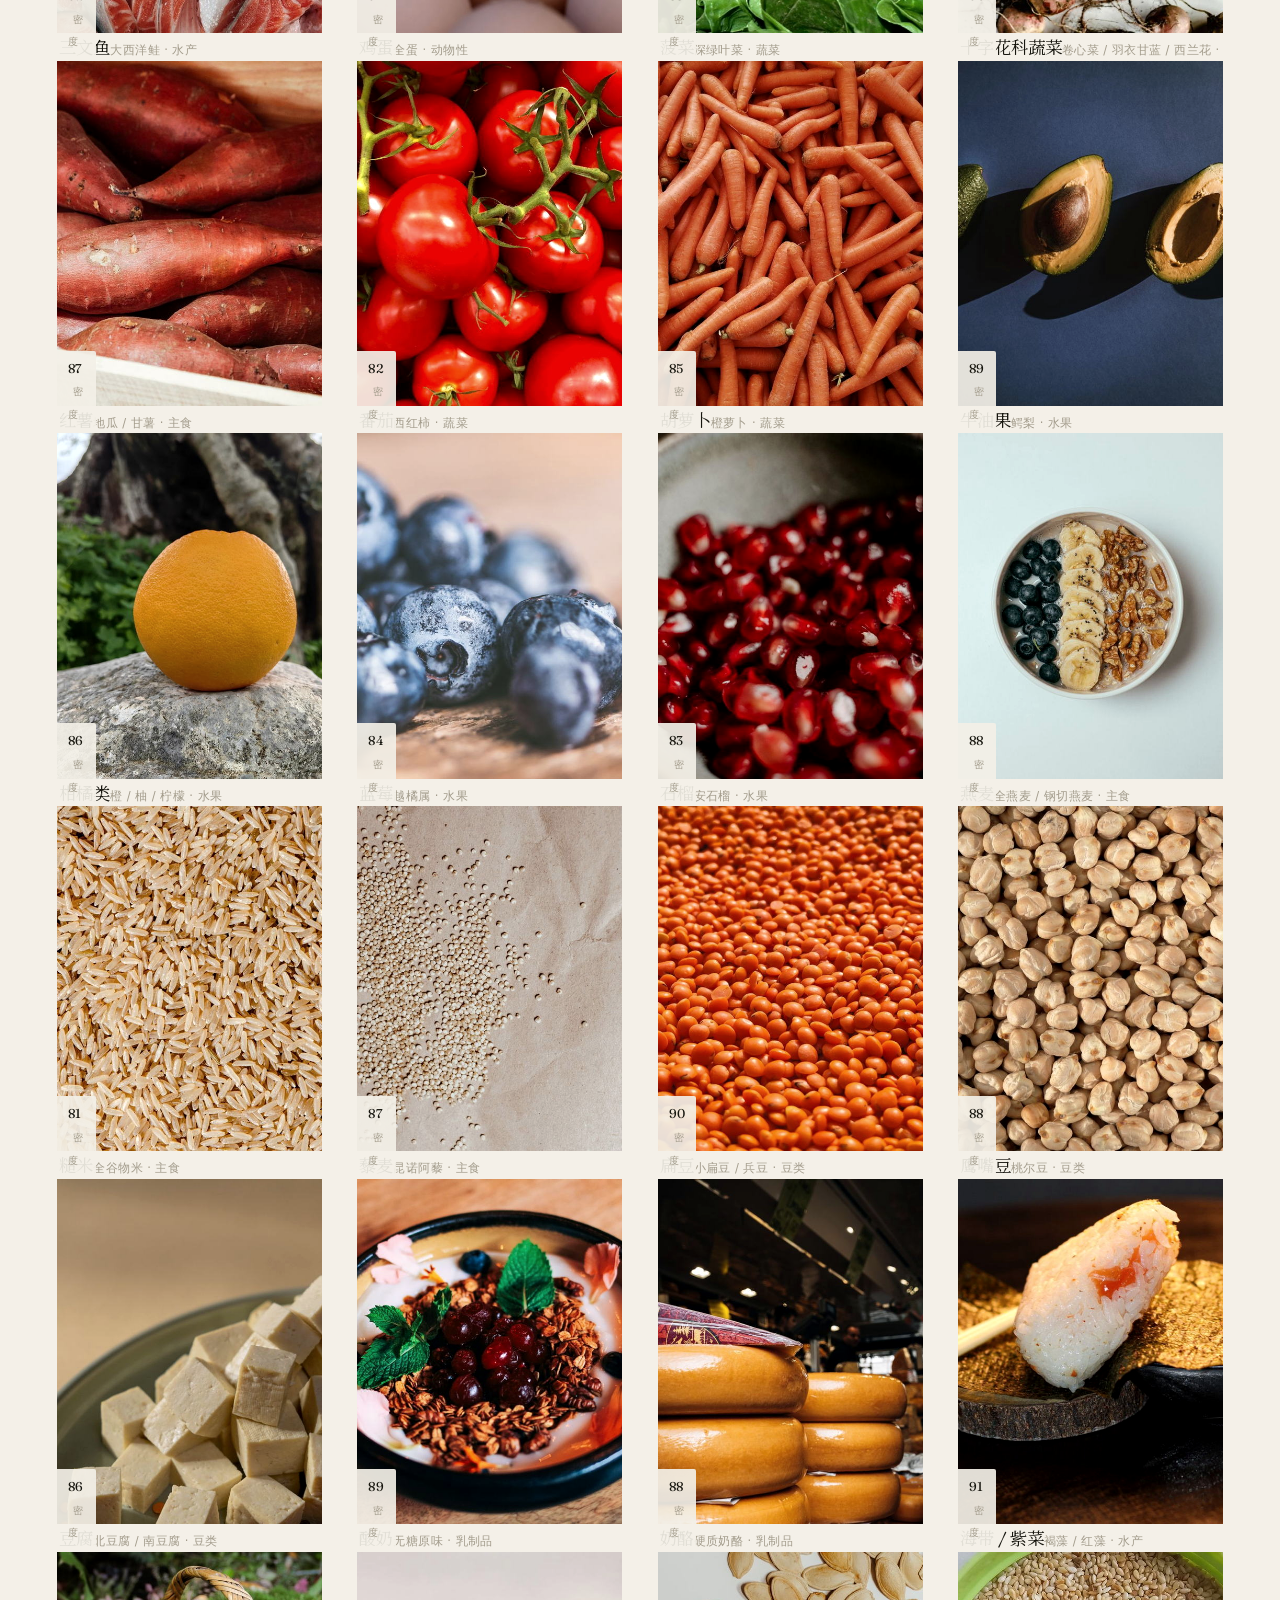
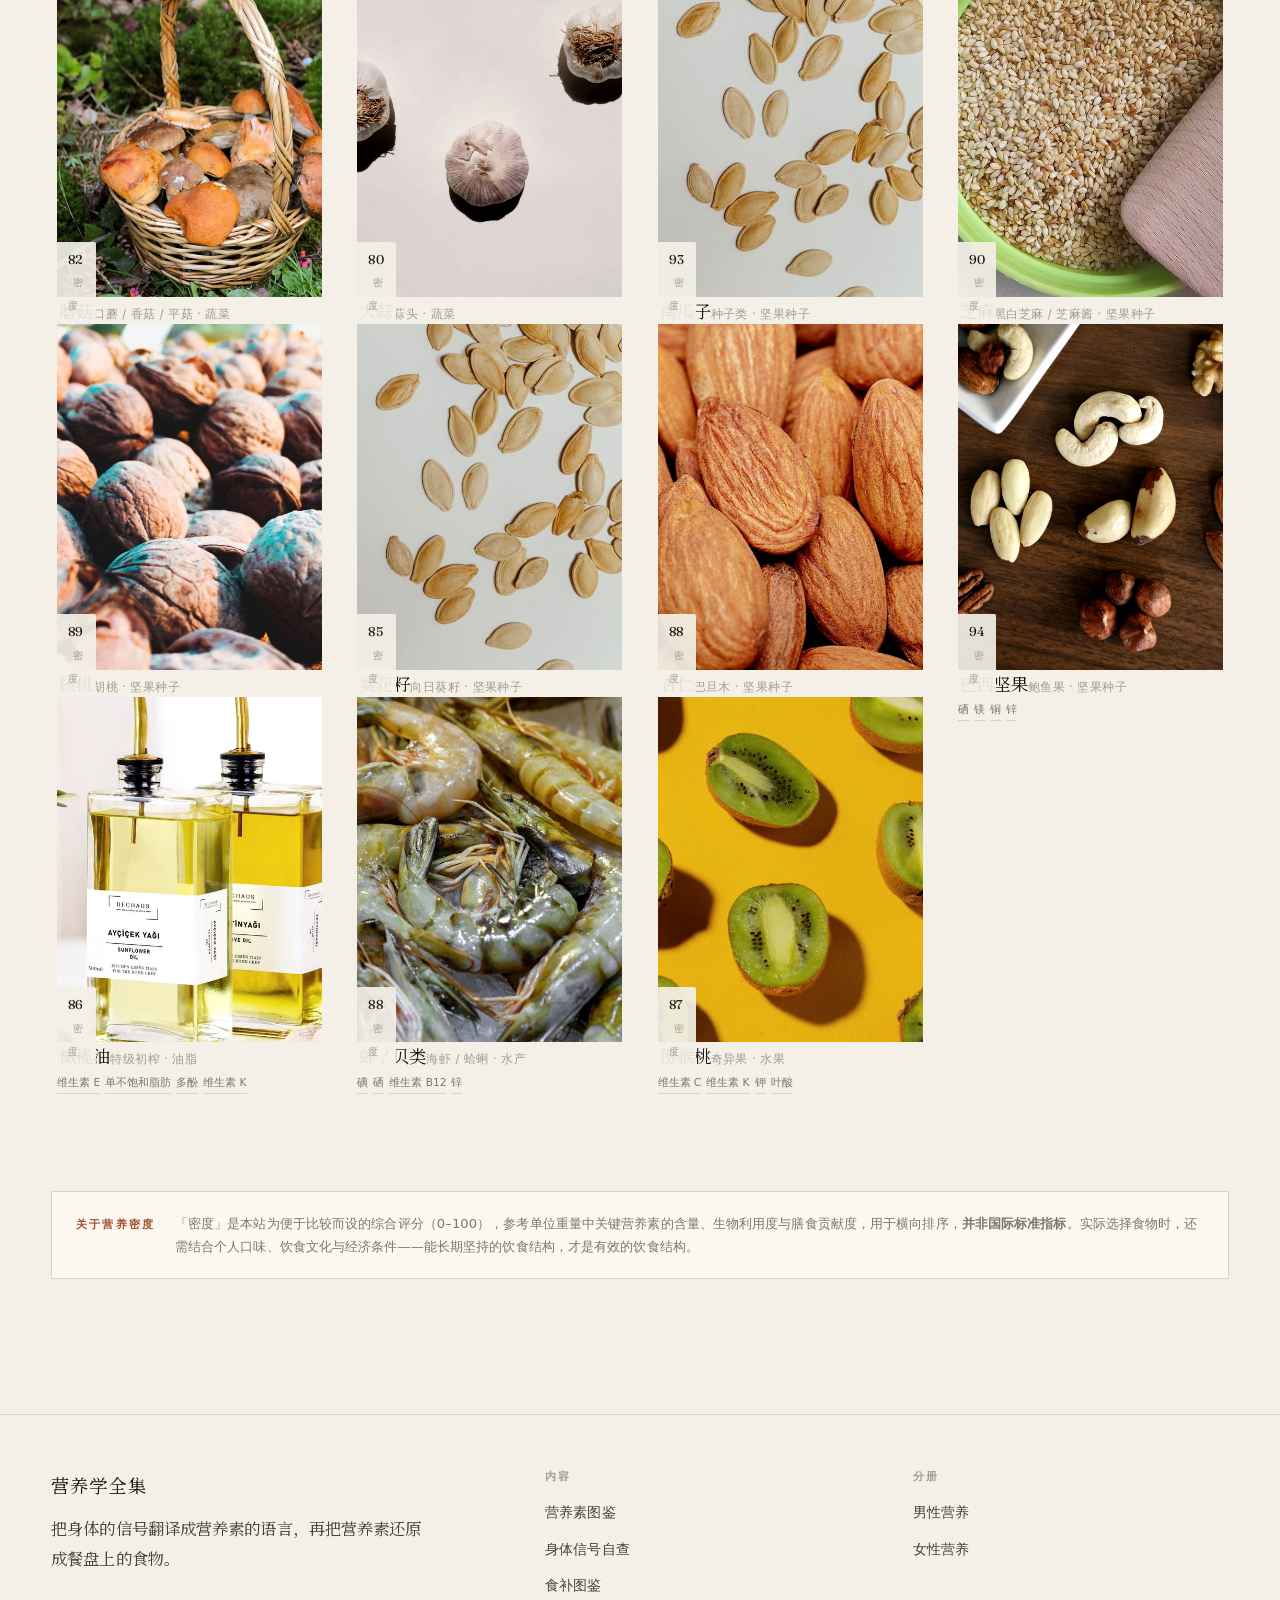
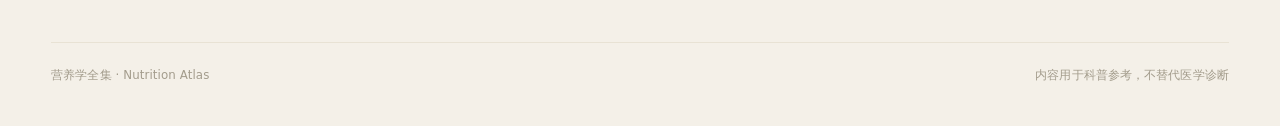
==== commit 06082295: "数据规范化与文案校订 - 维生素从 NA.minerals 中拆出为独立的 NA.vitamins（13 矿物质 + 10 维生素） - 修正条目数文案：症状 35 类、食材 35 种 - READM" ====
--- a/foods.html
+++ b/foods.html
@@ -4,7 +4,7 @@
 <meta charset="UTF-8">
 <meta name="viewport" content="width=device-width, initial-scale=1">
 <title>食补图鉴 · 营养学全集</title>
-<meta name="description" content="33 种高营养密度食材：动物肝脏、牡蛎、沙丁鱼、菠菜、南瓜子、巴西坚果……标注关键营养素与实际含量。">
+<meta name="description" content="35 种高营养密度食材：动物肝脏、牡蛎、沙丁鱼、菠菜、南瓜子、巴西坚果……标注关键营养素与实际含量。">
 <link rel="stylesheet" href="css/main.css">
 </head>
 <body data-page="foods">
@@ -49,7 +49,7 @@
       </div>
       <figure class="hero__figure hero__figure--wide rv" data-d="2">
         <img src="img/hero-foods.jpg" alt="高营养密度食材" width="1600" height="900">
-        <figcaption><span>密度 90+ 的食材优先</span><span>33 entries</span></figcaption>
+        <figcaption><span>密度 90+ 的食材优先</span><span>35 entries</span></figcaption>
       </figure>
     </div>
   </div>
@@ -58,7 +58,7 @@
 <section class="sec">
   <div class="wrap">
     <div class="sec__head rv">
-      <span class="sec__no num">33</span>
+      <span class="sec__no num">35</span>
       <h2 class="sec__title">全部食材<small>Index</small></h2>
       <p class="sec__aside">点击任意一张卡片查看详细说明、关键营养素含量与食用建议。</p>
     </div>
